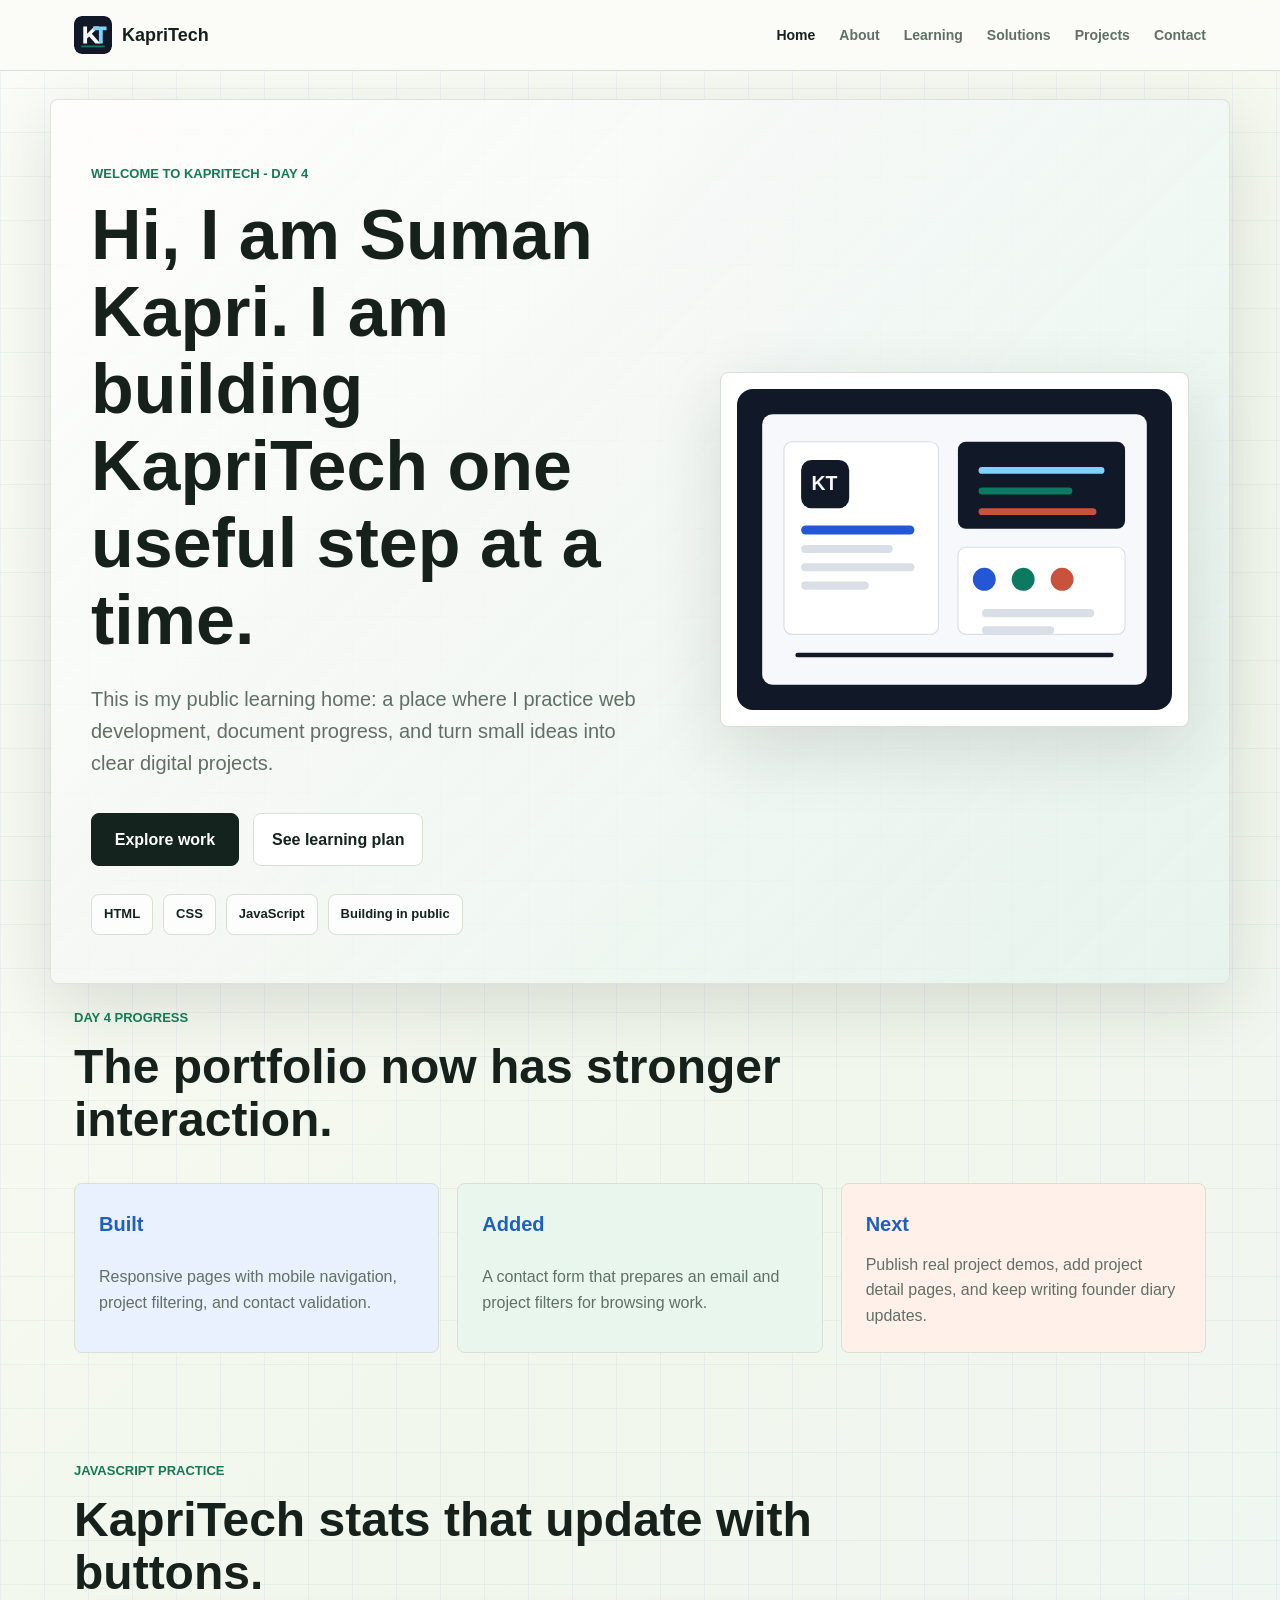
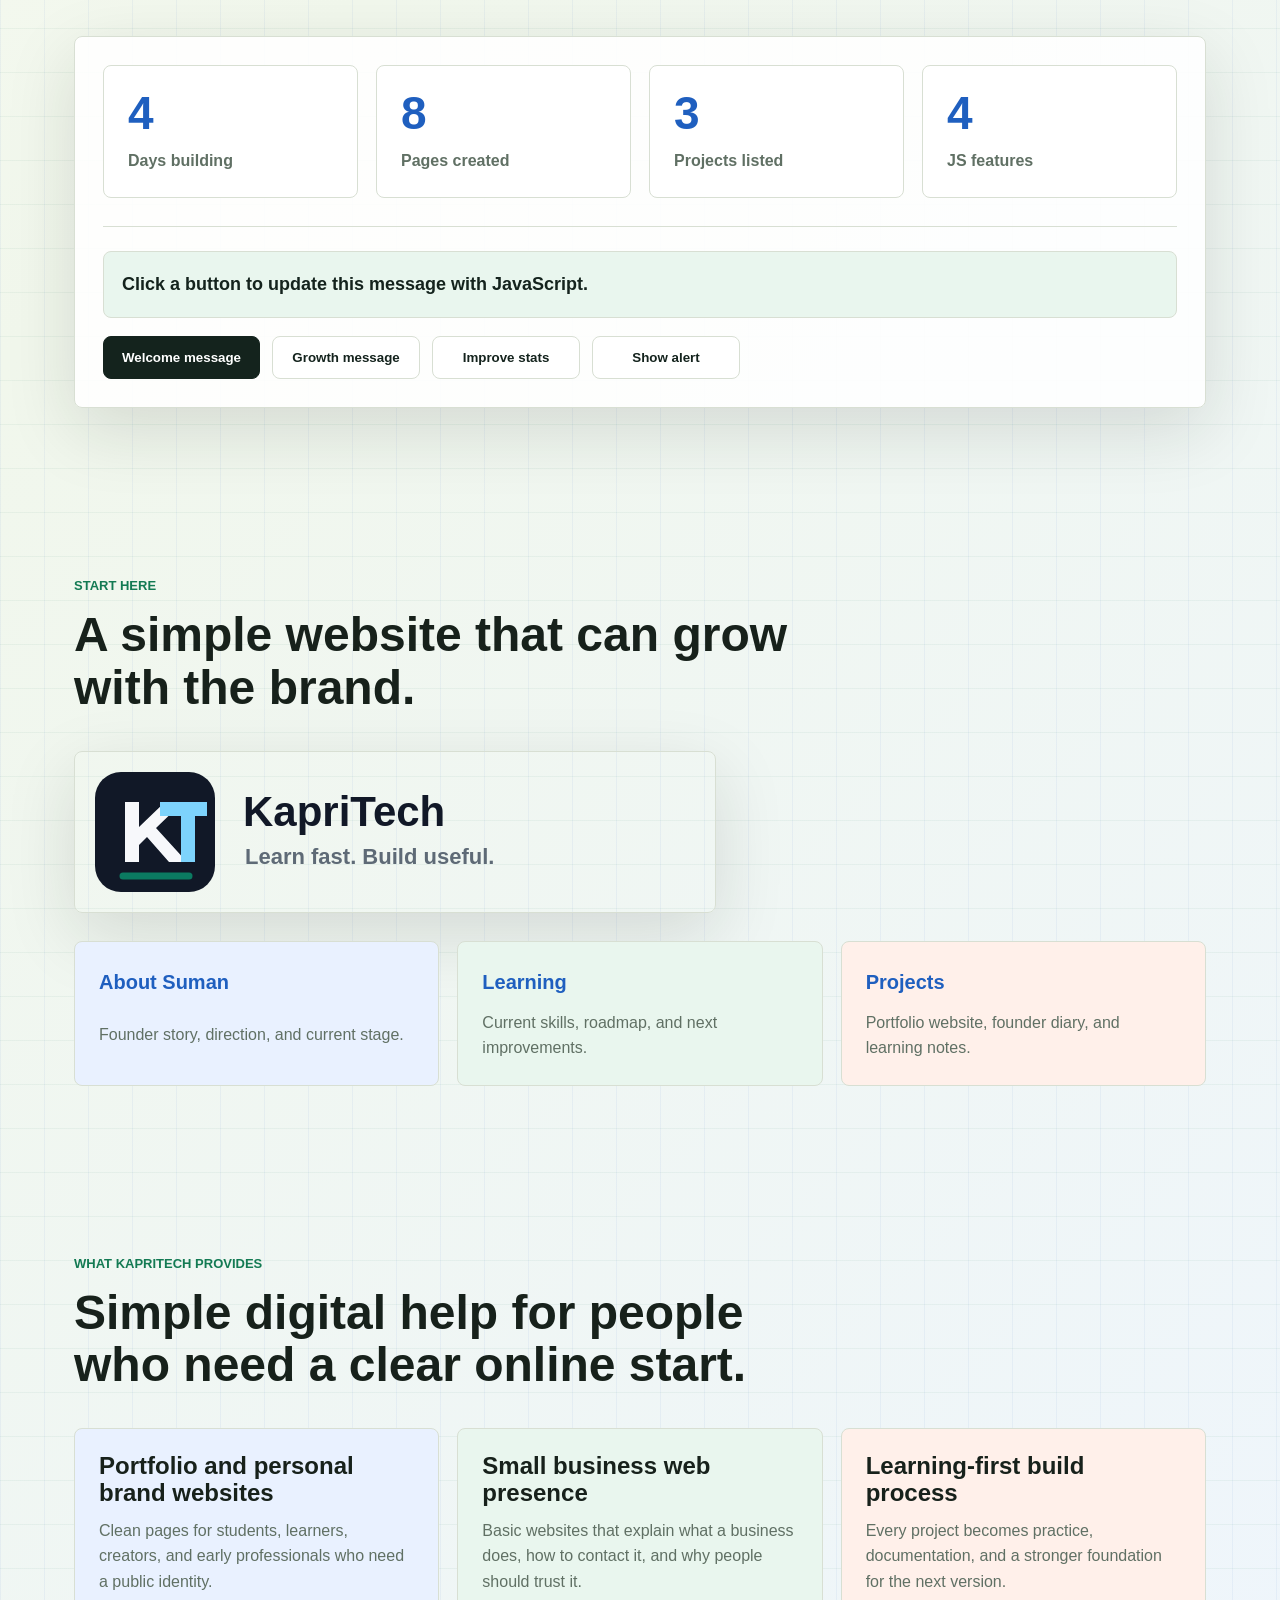
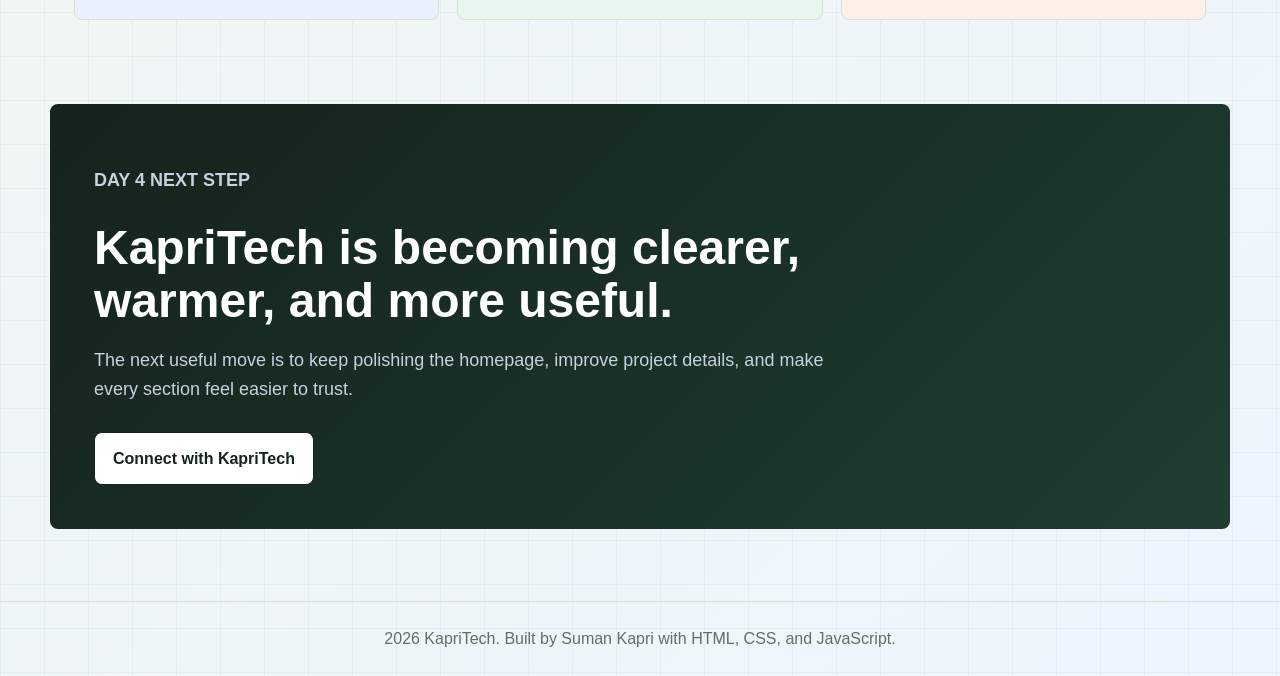
==== index.html @ fcc17578 "Add GitHub Pages redirect" ====
<!DOCTYPE html>
<html lang="en">

<head>
    <meta charset="UTF-8">
    <meta name="viewport" content="width=device-width, initial-scale=1.0">
    <meta http-equiv="refresh" content="0; url=portfolio-website/index.html">
    <title>KapriTech</title>
    <link rel="canonical" href="portfolio-website/index.html">
</head>

<body>
    <p>
        Opening KapriTech portfolio.
        <a href="portfolio-website/index.html">Continue to the website</a>.
    </p>
    <script>
        window.location.replace("portfolio-website/index.html");
    </script>
</body>

</html>
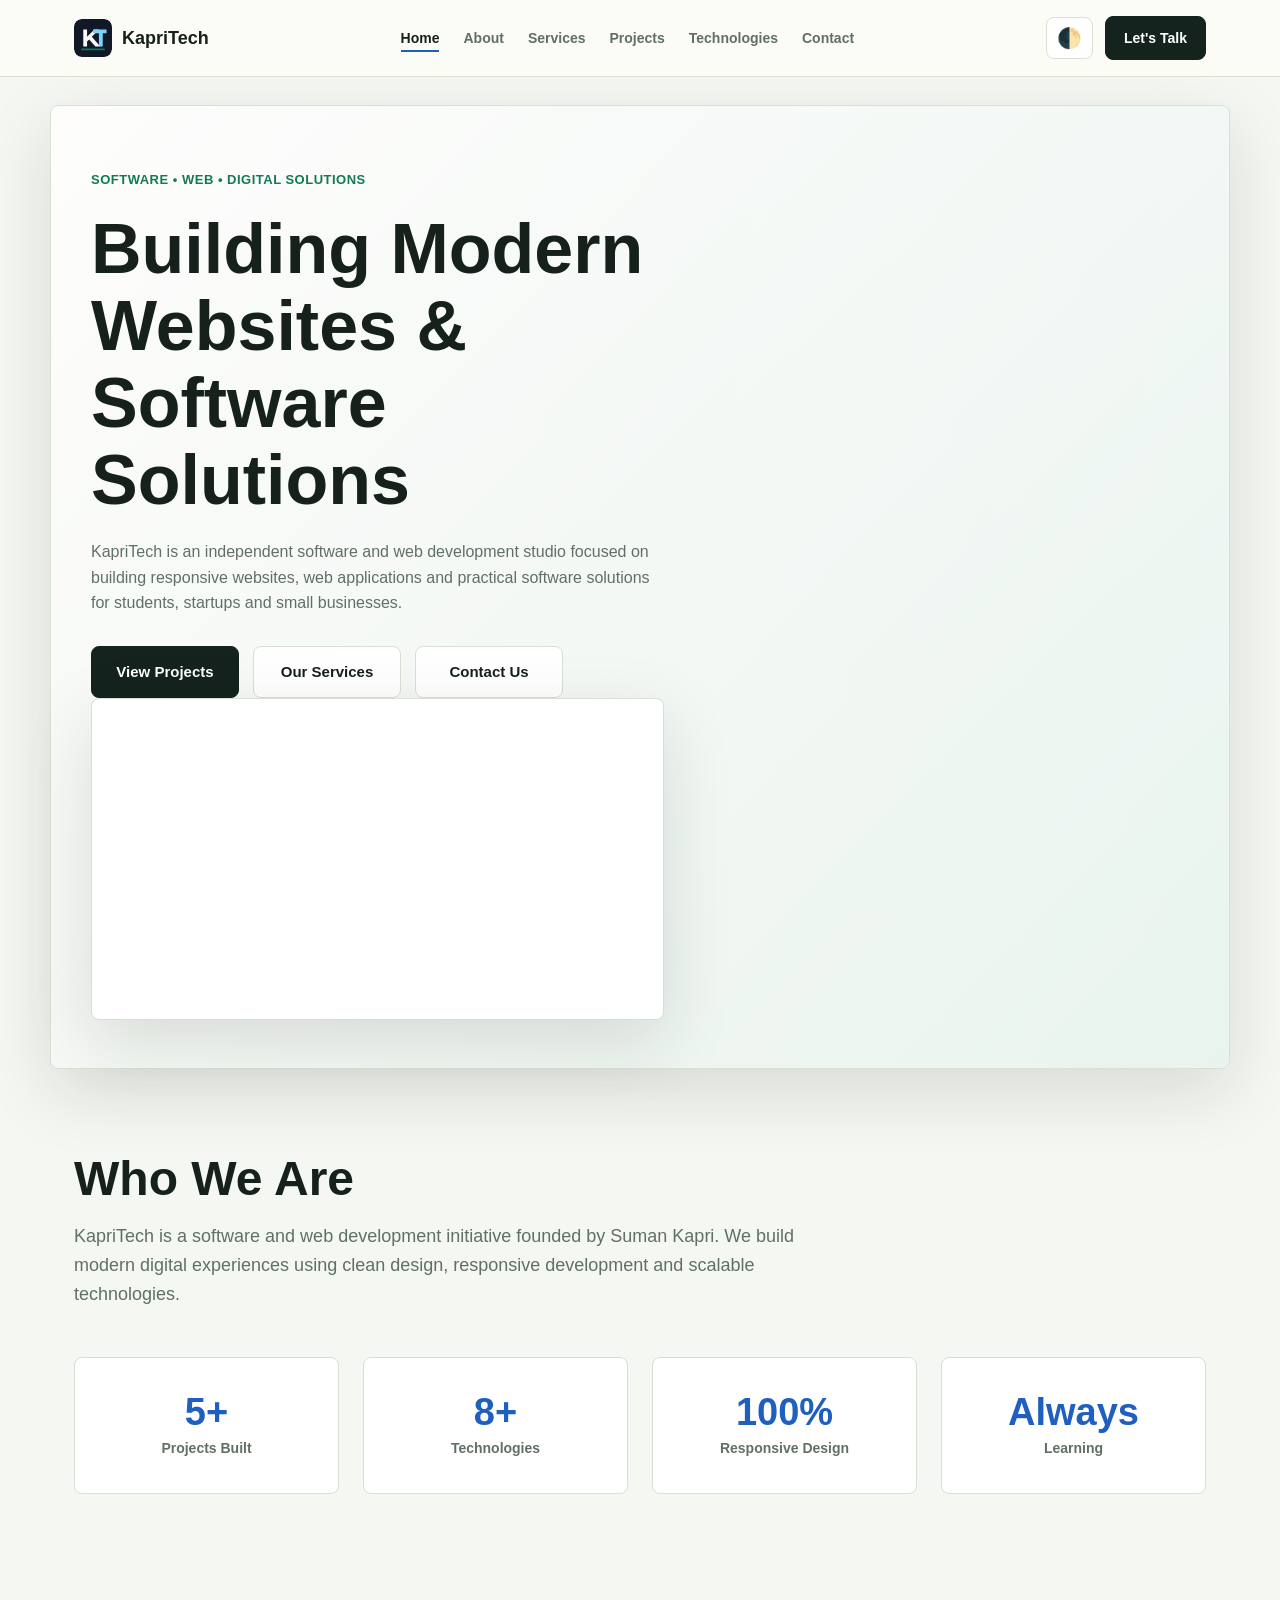
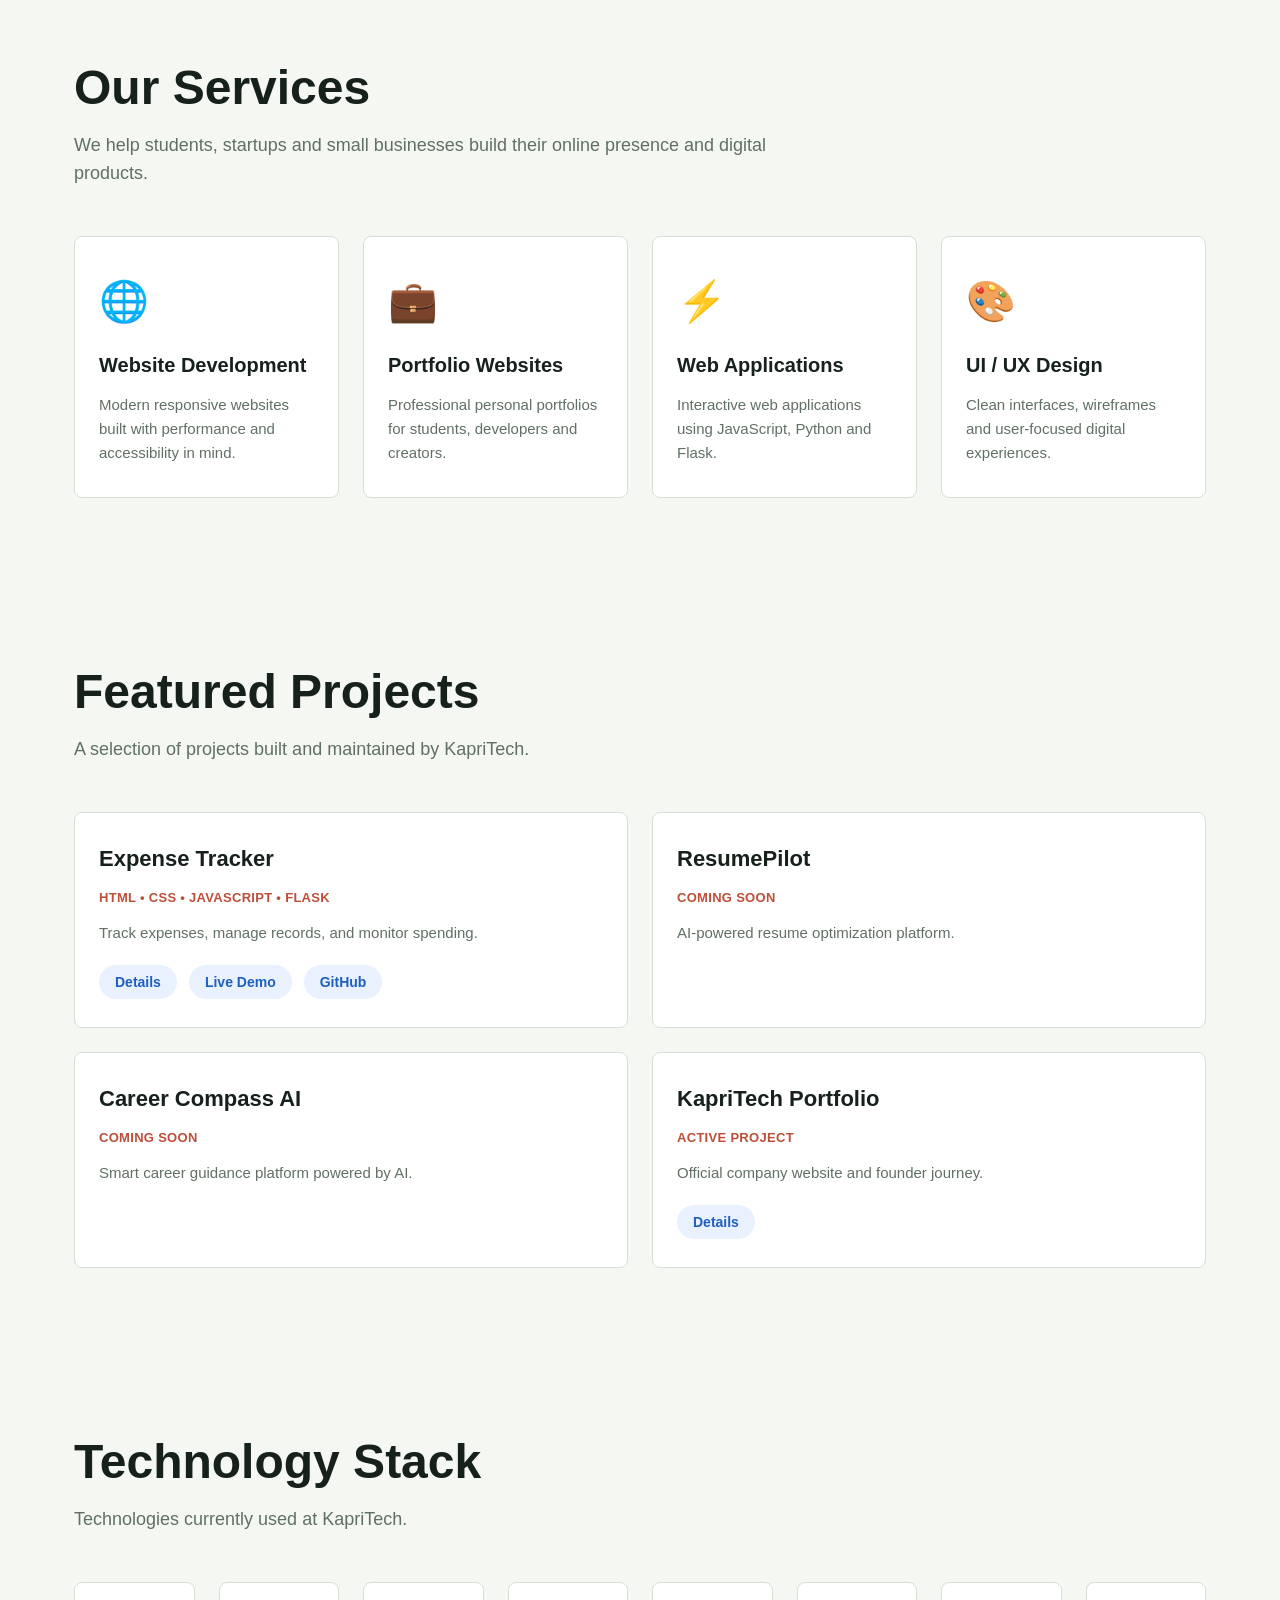
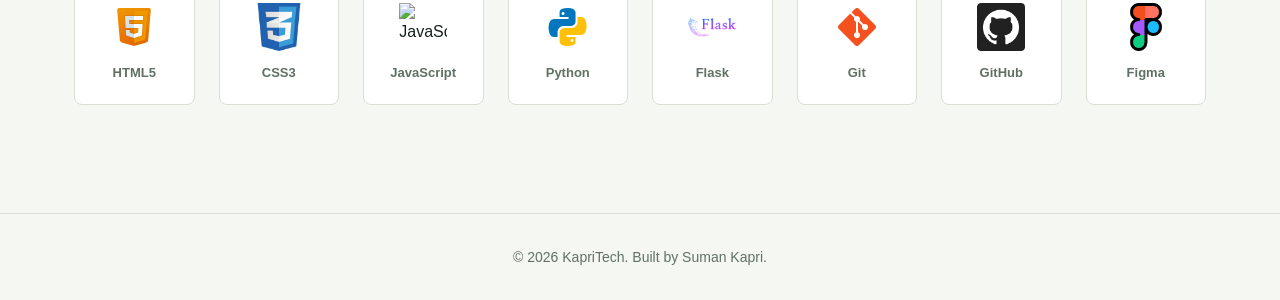
==== commit 89f34d84: "Add Google site verification to index.html Added Google site verification meta tag." ====
--- a/index.html
+++ b/index.html
@@ -8,6 +8,7 @@
     <title>KapriTech</title>
     <link rel="canonical" href="portfolio-website/index.html">
 </head>
+    <meta name="google-site-verification" content="dE9uehBoBOO_XMhzQISCkrHqWlHlsp9vCz10mL-gd-U" />
 
 <body>
     <p>
